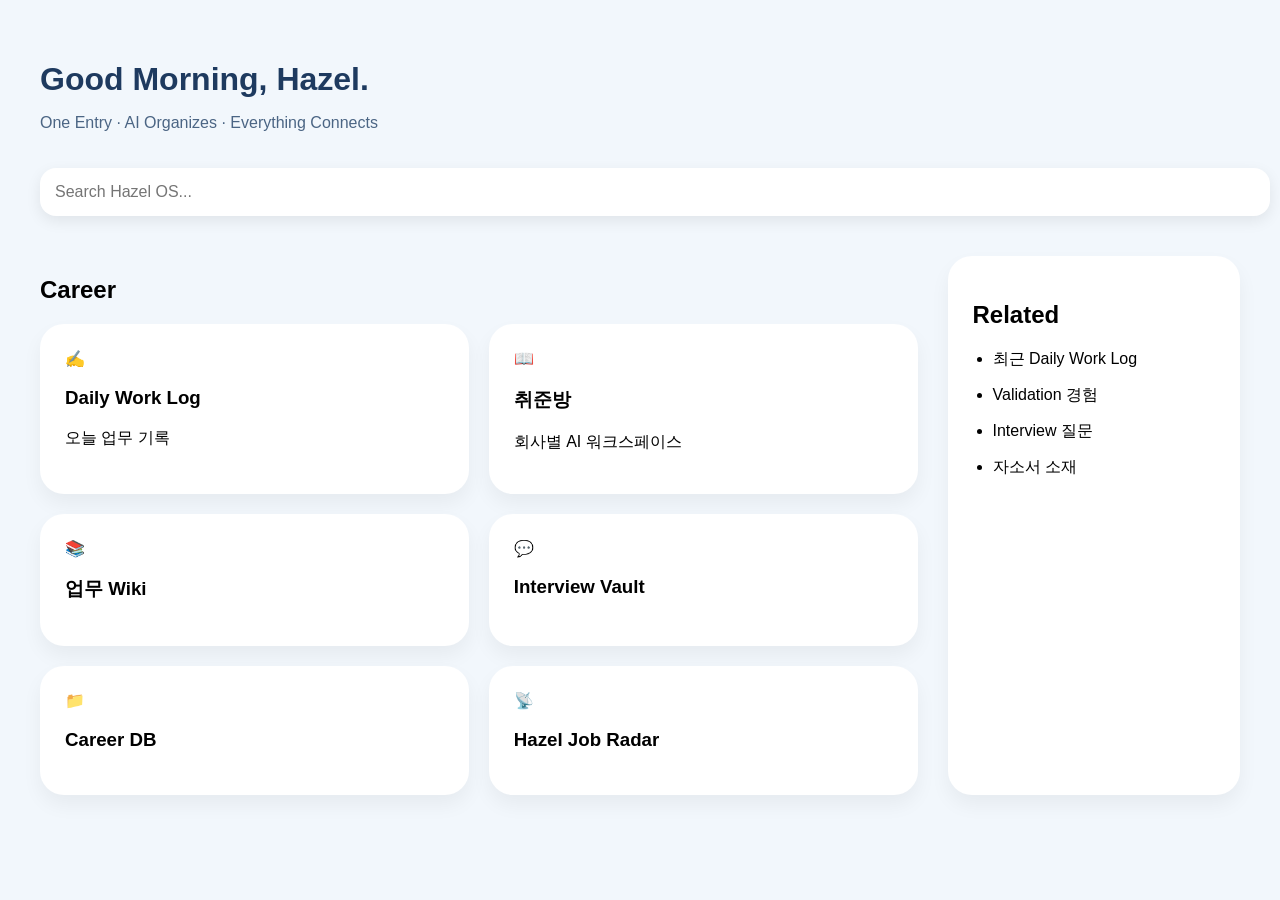
==== index.html @ 0be64b26 "Build 001 - First Working Screen - Ice Blue theme - Home screen - Career cards - Related panel - Tim" ====
<!DOCTYPE html>
<html lang="ko">
<head>
<meta charset="UTF-8">
<meta name="viewport" content="width=device-width, initial-scale=1.0">
<title>Hazel OS</title>

<link rel="stylesheet" href="assets/css/style.css">

</head>

<body>

<div class="container">

<header>

<h1 id="greeting">Good Morning, Hazel.</h1>

<p>One Entry · AI Organizes · Everything Connects</p>

<input type="text" placeholder="Search Hazel OS...">

</header>

<main>

<section class="career">

<h2>Career</h2>

<div class="grid">

<div class="card" onclick="location.href='pages/daily-work-log.html'">
✍️
<h3>Daily Work Log</h3>
<p>오늘 업무 기록</p>
</div>

<div class="card">
📖
<h3>취준방</h3>
<p>회사별 AI 워크스페이스</p>
</div>

<div class="card">
📚
<h3>업무 Wiki</h3>
</div>

<div class="card">
💬
<h3>Interview Vault</h3>
</div>

<div class="card">
📁
<h3>Career DB</h3>
</div>

<div class="card">
📡
<h3>Hazel Job Radar</h3>
</div>

</div>

</section>

<aside class="related">

<h2>Related</h2>

<ul>
<li>최근 Daily Work Log</li>
<li>Validation 경험</li>
<li>Interview 질문</li>
<li>자소서 소재</li>
</ul>

</aside>

</main>

</div>

<script src="assets/js/script.js"></script>

</body>
</html>
---- assets/css/style.css ----
body{
margin:0;
font-family:Arial,sans-serif;
background:#F2F7FC;
}

.container{
max-width:1400px;
margin:auto;
padding:40px;
}

header h1{
color:#1E3A5F;
margin-bottom:5px;
}

header p{
color:#4B6584;
}

input{
width:100%;
margin-top:20px;
padding:15px;
border:none;
border-radius:16px;
font-size:16px;
box-shadow:0 5px 15px rgba(0,0,0,.08);
}

main{
display:grid;
grid-template-columns:3fr 1fr;
gap:30px;
margin-top:40px;
}

.grid{
display:grid;
grid-template-columns:repeat(2,1fr);
gap:20px;
}

.card{
background:white;
border-radius:24px;
padding:25px;
cursor:pointer;
transition:.2s;
box-shadow:0 10px 20px rgba(0,0,0,.05);
}

.card:hover{
transform:translateY(-5px);
}

.related{
background:white;
border-radius:24px;
padding:25px;
box-shadow:0 10px 20px rgba(0,0,0,.05);
}

.related ul{
padding-left:20px;
}

.related li{
margin-bottom:15px;
}
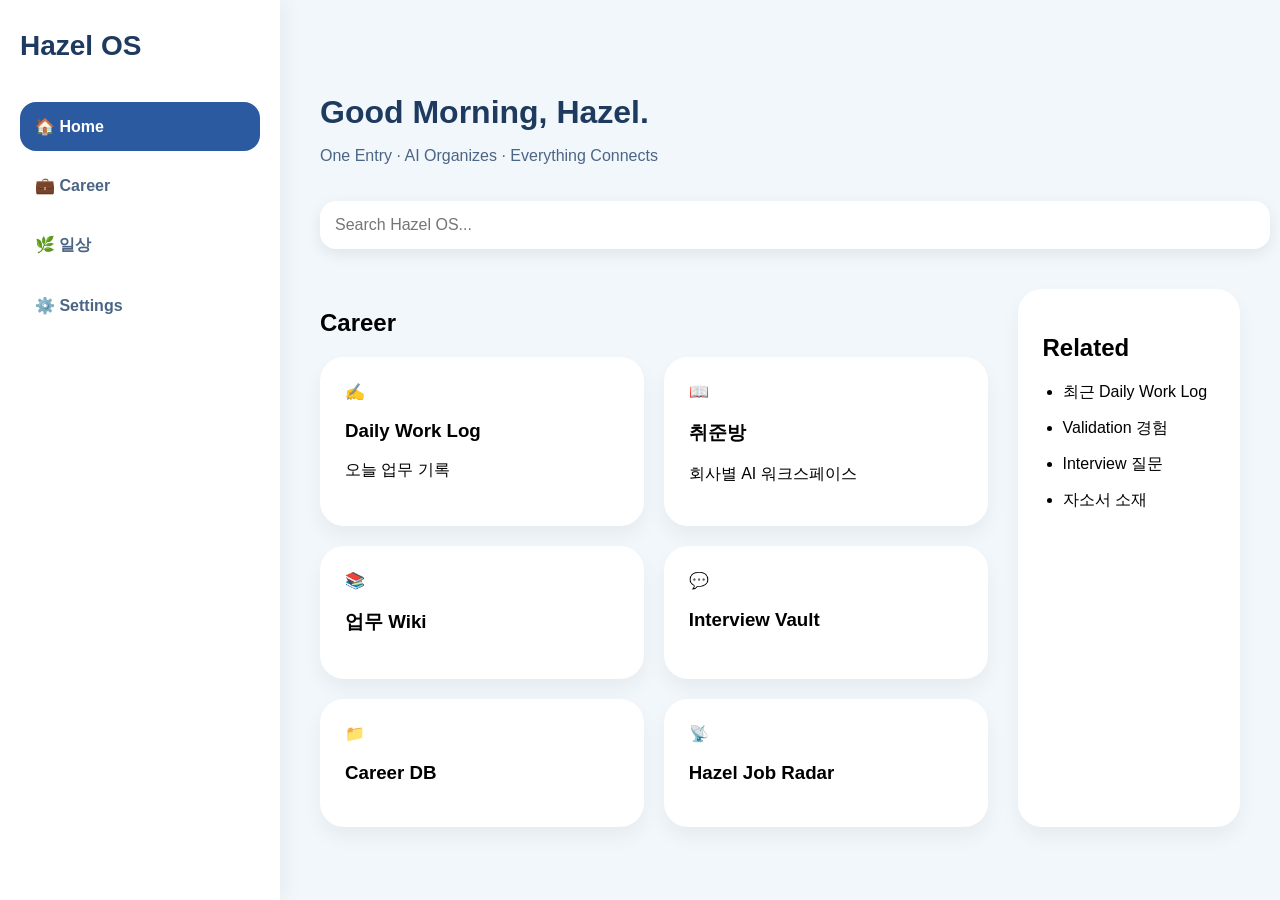
==== commit 5943255d: "Build 002 - North Star - Added persistent sidebar navigation - Created Career page - Connected page " ====
--- a/index.html
+++ b/index.html
@@ -10,9 +10,40 @@
 
 </head>
 
+
 <body>
 
-<div class="container">
+<div class="app">
+
+    <aside class="sidebar">
+
+        <div class="logo">
+            Hazel OS
+        </div>
+
+        <nav>
+
+            <div class="nav-item active" onclick="location.href='index.html'">
+                🏠 Home
+            </div>
+
+            <div class="nav-item" onclick="location.href='pages/career.html'">
+                💼 Career
+            </div>
+
+            <div class="nav-item" onclick="alert('일상 공간은 Build 006에서 오픈 예정! 🌿')">
+                🌿 일상
+            </div>
+
+            <div class="nav-item" onclick="alert('Settings는 Build 010 예정! ⚙️')">
+                ⚙️ Settings
+            </div>
+
+        </nav>
+
+    </aside>
+
+    <div class="container">
 
 <header>
 
@@ -83,9 +114,13 @@
 
 </main>
 
+
+    </div>
+
 </div>
 
-<script src="assets/js/script.js"></script>
+<script src="assets/js/app.js"></script>
+<script src="assets/js/home.js"></script>
 
 </body>
 </html>
--- a/assets/css/style.css
+++ b/assets/css/style.css
@@ -69,4 +69,259 @@
 
 .related li{
 margin-bottom:15px;
+}
+
+
+.back-btn{
+background:none;
+border:none;
+font-size:18px;
+color:#2C5AA0;
+cursor:pointer;
+margin-bottom:20px;
+}
+
+.log-box{
+background:white;
+padding:30px;
+border-radius:24px;
+box-shadow:0 10px 20px rgba(0,0,0,.05);
+display:flex;
+flex-direction:column;
+gap:15px;
+}
+
+textarea{
+min-height:220px;
+padding:15px;
+border:none;
+border-radius:16px;
+background:#F7FAFD;
+font-size:16px;
+resize:vertical;
+}
+
+.time-select{
+display:flex;
+gap:10px;
+}
+
+.time-btn{
+padding:12px 24px;
+border:none;
+border-radius:16px;
+background:#E8F1FB;
+cursor:pointer;
+font-weight:bold;
+}
+
+.time-btn:hover{
+background:#CFE4FA;
+}
+
+.save-btn{
+margin-top:15px;
+padding:16px;
+border:none;
+border-radius:18px;
+background:#2C5AA0;
+color:white;
+font-size:16px;
+font-weight:bold;
+cursor:pointer;
+}
+
+.save-btn:hover{
+background:#1E3A5F;
+}
+
+/* =========================
+   Build 002 - North Star
+   Sidebar
+========================= */
+
+.app{
+    display:flex;
+    min-height:100vh;
+}
+
+.sidebar{
+    width:240px;
+    background:white;
+    padding:30px 20px;
+    box-shadow:5px 0 20px rgba(0,0,0,.05);
+    display:flex;
+    flex-direction:column;
+}
+
+.logo{
+    font-size:28px;
+    font-weight:bold;
+    color:#1E3A5F;
+    margin-bottom:40px;
+}
+
+.nav-item{
+    padding:15px;
+    border-radius:16px;
+    margin-bottom:10px;
+    cursor:pointer;
+    transition:.2s;
+    font-weight:600;
+    color:#4B6584;
+}
+
+.nav-item:hover{
+    background:#E8F1FB;
+}
+
+.nav-item.active{
+    background:#2C5AA0;
+    color:white;
+}
+
+.container{
+    flex:1;
+    padding:40px;
+}
+
+.card-grid{
+display:grid;
+grid-template-columns:repeat(2,1fr);
+gap:25px;
+margin-top:30px;
+}
+
+.log-list{
+margin-top:40px;
+}
+
+.log-list-header{
+display:flex;
+justify-content:space-between;
+align-items:center;
+margin-bottom:20px;
+}
+
+.sort-btn{
+background:#E8F1FB;
+border:none;
+padding:10px 16px;
+border-radius:12px;
+cursor:pointer;
+margin-left:8px;
+}
+
+.log-item{
+background:white;
+padding:18px;
+border-radius:18px;
+margin-bottom:15px;
+box-shadow:0 5px 15px rgba(0,0,0,.05);
+}
+
+.log-item h3{
+margin-bottom:8px;
+color:#1E3A5F;
+}
+.active-time{
+background:#2C5AA0 !important;
+color:white;
+}
+
+
+.log-header{
+display:flex;
+justify-content:space-between;
+align-items:center;
+margin-bottom:10px;
+}
+
+.log-actions{
+display:flex;
+gap:8px;
+}
+
+.icon-btn{
+border:none;
+background:#E8F1FB;
+padding:8px 10px;
+border-radius:10px;
+cursor:pointer;
+font-size:16px;
+}
+
+.icon-btn:hover{
+background:#D7E8FA;
+}
+
+.icon-btn.delete{
+background:#FFE4E4;
+}
+
+.icon-btn.delete:hover{
+background:#FFCACA;
+}
+
+
+/* =====================
+   Hazel Modal
+===================== */
+
+.modal{
+display:none;
+position:fixed;
+top:0;
+left:0;
+width:100%;
+height:100%;
+background:rgba(0,0,0,.35);
+justify-content:center;
+align-items:center;
+z-index:999;
+backdrop-filter:blur(4px);
+}
+
+.modal-content{
+background:white;
+padding:30px;
+border-radius:28px;
+width:420px;
+box-shadow:0 20px 50px rgba(0,0,0,.18);
+display:flex;
+flex-direction:column;
+gap:16px;
+}
+
+.modal-content label{
+font-weight:600;
+color:#1E3A5F;
+}
+
+.modal-content input,
+.modal-content textarea{
+padding:14px;
+border:none;
+border-radius:14px;
+background:#F3F7FB;
+font-size:15px;
+}
+
+.modal-buttons{
+display:flex;
+justify-content:flex-end;
+gap:12px;
+margin-top:10px;
+}
+
+.cancel-btn{
+padding:12px 22px;
+border:none;
+border-radius:14px;
+background:#E5EAF0;
+cursor:pointer;
+}
+
+.cancel-btn:hover{
+background:#D6DEE8;
 }
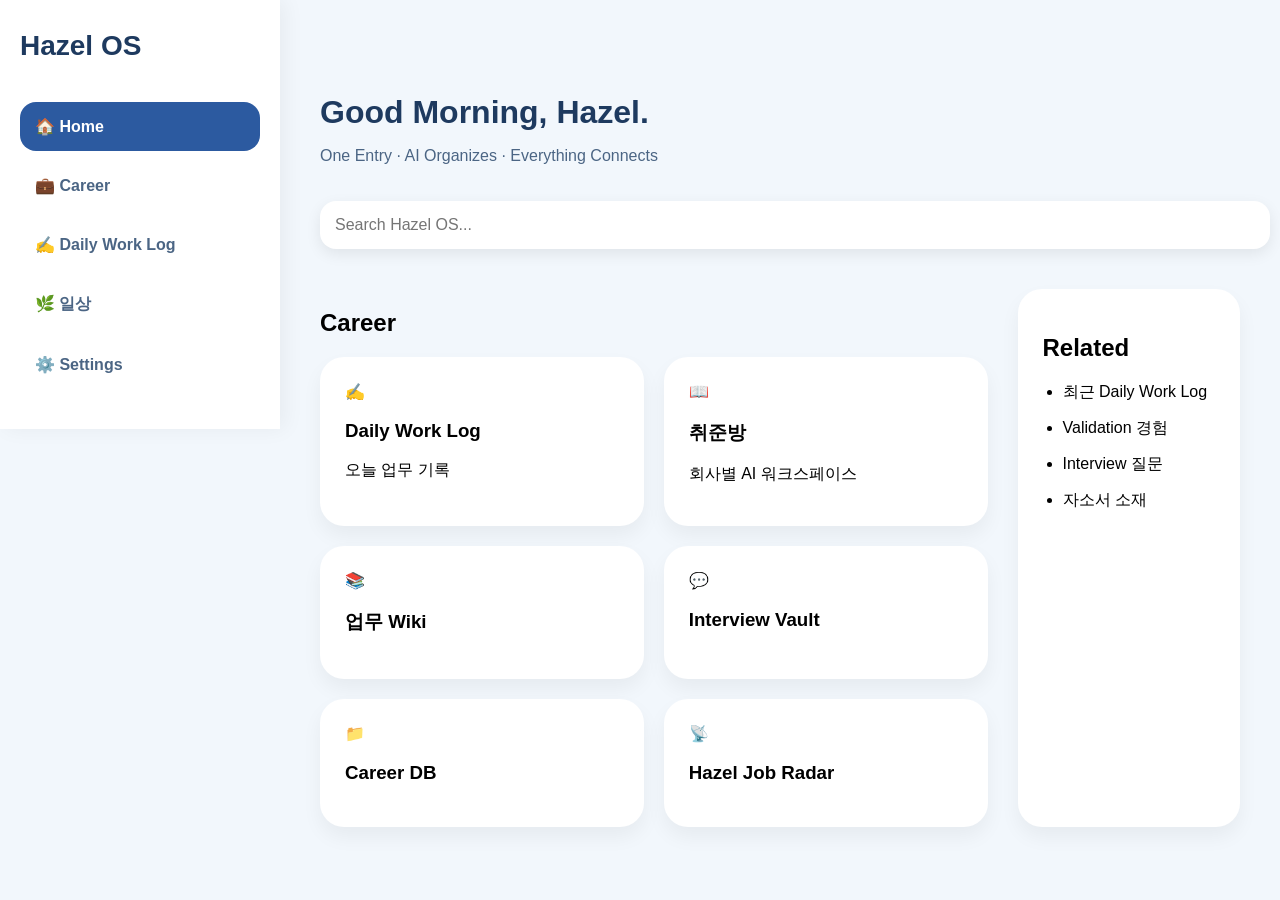
==== commit c5f99eb1: "Build 004 - Launch Pad Foundation - Introduced Hazel UI Kit foundation - Created reusable shared-sid" ====
--- a/index.html
+++ b/index.html
@@ -15,33 +15,7 @@
 
 <div class="app">
 
-    <aside class="sidebar">
-
-        <div class="logo">
-            Hazel OS
-        </div>
-
-        <nav>
-
-            <div class="nav-item active" onclick="location.href='index.html'">
-                🏠 Home
-            </div>
-
-            <div class="nav-item" onclick="location.href='pages/career.html'">
-                💼 Career
-            </div>
-
-            <div class="nav-item" onclick="alert('일상 공간은 Build 006에서 오픈 예정! 🌿')">
-                🌿 일상
-            </div>
-
-            <div class="nav-item" onclick="alert('Settings는 Build 010 예정! ⚙️')">
-                ⚙️ Settings
-            </div>
-
-        </nav>
-
-    </aside>
+    <div id="sidebarContainer"></div>
 
     <div class="container">
 
@@ -118,9 +92,13 @@
     </div>
 
 </div>
-
+<script src="assets/components/sidebar.js"></script>
 <script src="assets/js/app.js"></script>
 <script src="assets/js/home.js"></script>
 
+<script>
+renderSidebar("home");
+</script>
+
 </body>
 </html>
--- a/assets/css/style.css
+++ b/assets/css/style.css
@@ -286,8 +286,14 @@
 background:white;
 padding:30px;
 border-radius:28px;
-width:420px;
+width:500px;
+max-width:90vw;
+
+height:620px;
+max-height:85vh;
+
 box-shadow:0 20px 50px rgba(0,0,0,.18);
+
 display:flex;
 flex-direction:column;
 gap:16px;
@@ -324,4 +330,327 @@
 
 .cancel-btn:hover{
 background:#D6DEE8;
+}
+
+
+/* Career Brain */
+
+.brain-card{
+
+background:white;
+padding:24px;
+border-radius:24px;
+box-shadow:0 10px 30px rgba(0,0,0,.08);
+margin-top:30px;
+margin-bottom:30px;
+
+}
+
+.brain-header{
+
+font-size:22px;
+font-weight:bold;
+color:#1E3A5F;
+margin-bottom:12px;
+
+}
+
+.brain-steps{
+
+display:flex;
+flex-direction:column;
+gap:10px;
+margin-top:18px;
+
+}
+
+.brain-steps div{
+
+padding:10px;
+border-radius:12px;
+background:#F3F7FB;
+
+}
+
+.step-done{
+
+background:#E3F3E8 !important;
+color:#226B3A;
+
+}
+
+.brain-result{
+
+margin-top:20px;
+padding:18px;
+background:#E8F1FB;
+border-radius:18px;
+line-height:1.7;
+
+}
+
+
+/* =====================
+   Brain Pulse Animation
+===================== */
+
+.brain-header{
+display:flex;
+align-items:center;
+gap:10px;
+}
+
+.brain-icon{
+font-size:28px;
+display:inline-block;
+}
+
+.pulse{
+animation:brainPulse .8s ease-in-out infinite;
+}
+
+@keyframes brainPulse{
+
+0%{
+transform:scale(1);
+filter:drop-shadow(0 0 0 rgba(44,90,160,.2));
+}
+
+50%{
+transform:scale(1.12);
+filter:drop-shadow(0 0 12px rgba(44,90,160,.7));
+}
+
+100%{
+transform:scale(1);
+filter:drop-shadow(0 0 0 rgba(44,90,160,.2));
+}
+
+}
+
+.step-done{
+
+background:#E3F3E8 !important;
+color:#226B3A;
+transform:translateX(8px);
+transition:.35s;
+
+}
+
+.brain-finish{
+
+margin-top:18px;
+padding:16px;
+background:linear-gradient(135deg,#E8F1FB,#D6E8FF);
+border-radius:16px;
+text-align:center;
+font-weight:bold;
+font-size:18px;
+color:#1E3A5F;
+animation:fadeUp .6s ease;
+
+}
+
+@keyframes fadeUp{
+
+from{
+opacity:0;
+transform:translateY(15px);
+}
+
+to{
+opacity:1;
+transform:translateY(0);
+}
+
+}
+
+
+/* Smart Log List */
+
+.clickable{
+cursor:pointer;
+transition:.25s;
+}
+
+.clickable:hover{
+transform:translateY(-4px);
+box-shadow:0 12px 30px rgba(44,90,160,.15);
+}
+
+.log-top{
+display:flex;
+justify-content:space-between;
+align-items:center;
+margin-bottom:12px;
+}
+
+.log-date{
+font-weight:bold;
+color:#1E3A5F;
+}
+
+.log-time{
+background:#E8F1FB;
+padding:6px 12px;
+border-radius:999px;
+font-size:13px;
+}
+
+.log-summary{
+font-size:15px;
+color:#445566;
+margin-bottom:12px;
+}
+
+.log-tags{
+display:flex;
+gap:8px;
+flex-wrap:wrap;
+}
+
+.tag{
+background:#EEF5FF;
+color:#2C5AA0;
+padding:6px 10px;
+border-radius:999px;
+font-size:12px;
+font-weight:600;
+}
+
+/* Detail Modal Scroll */
+
+#detailText{
+
+flex:1;
+
+overflow-y:auto;
+
+padding:14px;
+
+background:#F7FAFD;
+
+border-radius:14px;
+
+line-height:1.8;
+
+white-space:pre-wrap;
+
+max-height:220px;
+
+}
+#detailSummary{
+
+line-height:1.7;
+
+color:#445566;
+
+}
+/* Detail Header */
+
+.detail-header{
+display:flex;
+justify-content:space-between;
+align-items:center;
+}
+
+.close-btn{
+border:none;
+background:#EEF5FF;
+width:36px;
+height:36px;
+border-radius:50%;
+cursor:pointer;
+font-size:18px;
+transition:.2s;
+}
+
+.close-btn:hover{
+background:#D7E8FA;
+transform:rotate(90deg);
+}
+
+#detailEdited{
+color:#7A8A9A;
+font-size:13px;
+margin-top:-6px;
+}
+
+/* Developer Mode */
+
+.version{
+
+color:#6B7A8C;
+margin-bottom:20px;
+
+}
+
+.build-card{
+
+background:#F8FBFF;
+border-radius:18px;
+margin-top:14px;
+overflow:hidden;
+border:1px solid #E5EEF8;
+
+}
+
+.build-header{
+
+display:flex;
+justify-content:space-between;
+align-items:center;
+padding:18px;
+cursor:pointer;
+transition:.2s;
+
+}
+
+.build-header:hover{
+
+background:#EEF5FF;
+
+}
+
+.build-status{
+
+font-size:13px;
+color:#2C5AA0;
+margin-top:4px;
+
+}
+
+.arrow{
+
+transition:.25s;
+font-size:18px;
+
+}
+
+.build-details{
+
+max-height:0;
+overflow:hidden;
+transition:max-height .35s ease;
+padding:0 18px;
+
+}
+
+.build-details p{
+
+margin:10px 0;
+
+}
+
+.build-card.open .build-details{
+
+max-height:300px;
+padding-bottom:18px;
+
+}
+
+.build-card.open .arrow{
+
+transform:rotate(180deg);
+
 }
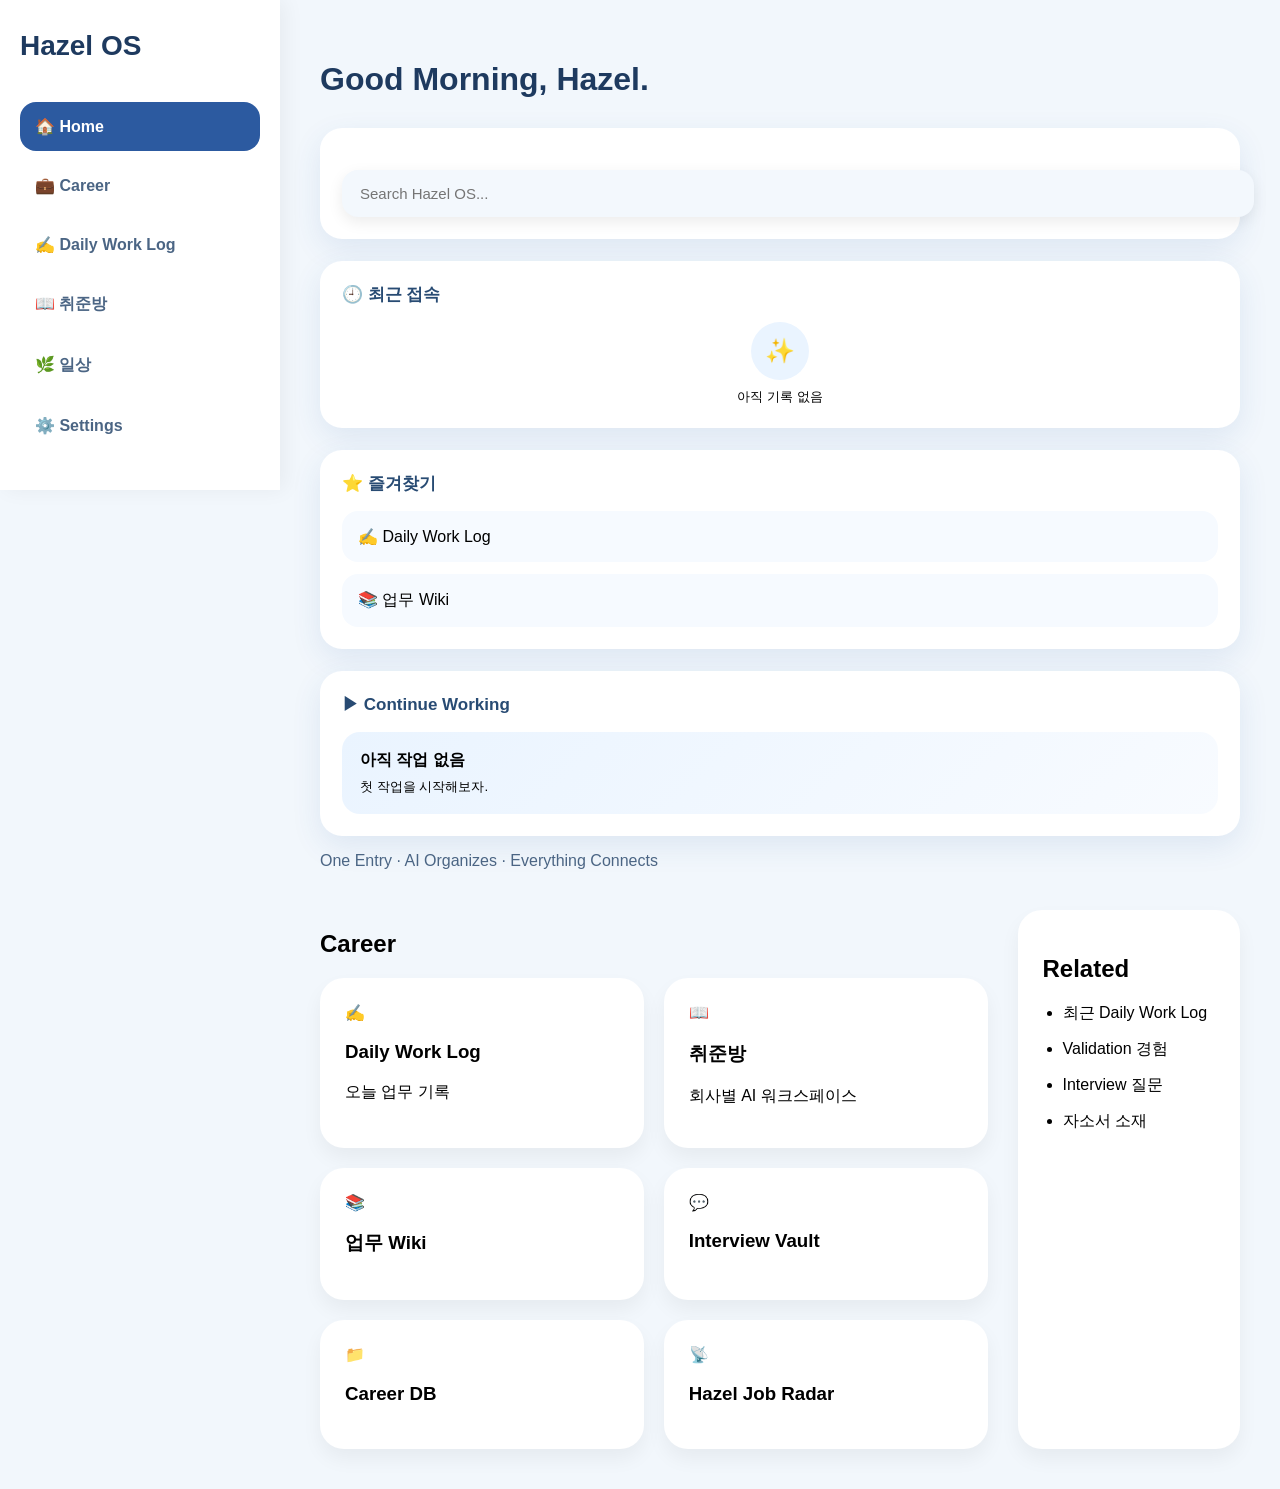
==== commit 08cb7d27: "Build 006 - Home Dashboard - Added Home Dashboard layout - Added Recent Visits with LocalStorage - A" ====
--- a/index.html
+++ b/index.html
@@ -23,9 +23,106 @@
 
 <h1 id="greeting">Good Morning, Hazel.</h1>
 
+<!-- Home Dashboard -->
+
+<div class="home-dashboard">
+
+    <!-- Search -->
+
+    <div class="dashboard-card">
+
+        <input
+            type="text"
+            class="search-box"
+            placeholder="Search Hazel OS..."
+        >
+
+    </div>
+
+    <!-- Recent -->
+
+    <div class="dashboard-card">
+
+        <div class="section-title">
+
+            🕘 최근 접속
+
+        </div>
+
+        <div class="recent-grid" id="recentGrid">
+
+            <div class="recent-item">
+
+                <div class="recent-icon">📖</div>
+
+                <small>취준방</small>
+
+            </div>
+
+            <div class="recent-item">
+
+                <div class="recent-icon">✍️</div>
+
+                <small>Daily Log</small>
+
+            </div>
+
+            <div class="recent-item">
+
+                <div class="recent-icon">📚</div>
+
+                <small>업무 Wiki</small>
+
+            </div>
+
+        </div>
+
+    </div>
+
+    <!-- Favorites -->
+
+    <div class="dashboard-card">
+
+        <div class="section-title">
+
+            ⭐ 즐겨찾기
+
+        </div>
+
+        <div class="favorite-list" id="favoriteList">
+
+        </div>  
+
+    </div>
+
+    <!-- Continue -->
+
+    <div class="dashboard-card">
+
+        <div class="section-title">
+
+            ▶ Continue Working
+
+        </div>
+
+        <div class="continue-card"
+             id="continueCard">
+
+             <div id="continueTitle">
+                 아직 작업 없음
+            </div>
+
+             <small id="continueTime">
+                 최근 작업이 여기에 표시됩니다.
+             </small>
+
+        </div>
+
+    </div>
+
+</div>
+
 <p>One Entry · AI Organizes · Everything Connects</p>
-
-<input type="text" placeholder="Search Hazel OS...">
 
 </header>
 
@@ -98,6 +195,7 @@
 
 <script>
 renderSidebar("home");
+renderRecent();
 </script>
 
 </body>
--- a/assets/css/style.css
+++ b/assets/css/style.css
@@ -653,4 +653,166 @@
 
 transform:rotate(180deg);
 
+}
+
+.company-card{
+
+background:white;
+border-radius:22px;
+padding:22px;
+margin-top:18px;
+box-shadow:0 10px 30px rgba(44,90,160,.12);
+cursor:pointer;
+transition:.25s;
+
+}
+
+.company-card:hover{
+
+transform:translateY(-4px);
+
+}
+
+.company-card h3{
+
+margin:0 0 8px;
+
+}
+
+.company-card p{
+
+color:#5B6B7C;
+margin:0;
+
+}
+
+/* =========================
+   Home Dashboard
+========================= */
+
+.home-dashboard{
+margin-top:30px;
+display:flex;
+flex-direction:column;
+gap:22px;
+}
+
+.dashboard-card{
+background:white;
+border-radius:22px;
+padding:22px;
+box-shadow:0 10px 30px rgba(44,90,160,.10);
+}
+
+.section-title{
+font-weight:700;
+margin-bottom:16px;
+font-size:17px;
+color:#284B73;
+}
+
+.search-box{
+width:100%;
+padding:15px 18px;
+border:none;
+border-radius:16px;
+background:#F3F8FD;
+font-size:15px;
+outline:none;
+}
+
+.search-box:focus{
+box-shadow:0 0 0 3px rgba(142,196,255,.35);
+}
+
+.recent-grid{
+display:flex;
+justify-content:space-between;
+gap:12px;
+}
+
+.recent-item{
+display:flex;
+flex-direction:column;
+align-items:center;
+gap:8px;
+cursor:pointer;
+flex:1;
+transition:.25s;
+}
+
+.recent-item:hover{
+transform:translateY(-3px);
+}
+
+.recent-icon{
+width:58px;
+height:58px;
+border-radius:50%;
+background:#EAF4FF;
+display:flex;
+align-items:center;
+justify-content:center;
+font-size:24px;
+}
+
+.favorite-list{
+display:flex;
+flex-direction:column;
+gap:12px;
+}
+
+.favorite-card{
+padding:16px;
+border-radius:16px;
+background:#F6FAFF;
+cursor:pointer;
+transition:.25s;
+}
+
+.favorite-card:hover{
+transform:translateX(6px);
+background:#EAF4FF;
+}
+
+.continue-card{
+padding:18px;
+border-radius:18px;
+background:linear-gradient(135deg,#EAF4FF,#F8FBFF);
+cursor:pointer;
+transition:.25s;
+}
+
+.continue-card:hover{
+transform:translateY(-3px);
+}
+
+#continueTitle{
+font-weight:700;
+margin-bottom:6px;
+}
+
+.recent-icon{
+
+position:relative;
+
+}
+
+.recent-badge{
+
+position:absolute;
+top:-6px;
+right:-6px;
+
+background:#8EC4FF;
+color:white;
+
+font-size:10px;
+
+padding:2px 6px;
+
+border-radius:999px;
+
+font-weight:600;
+
 }
